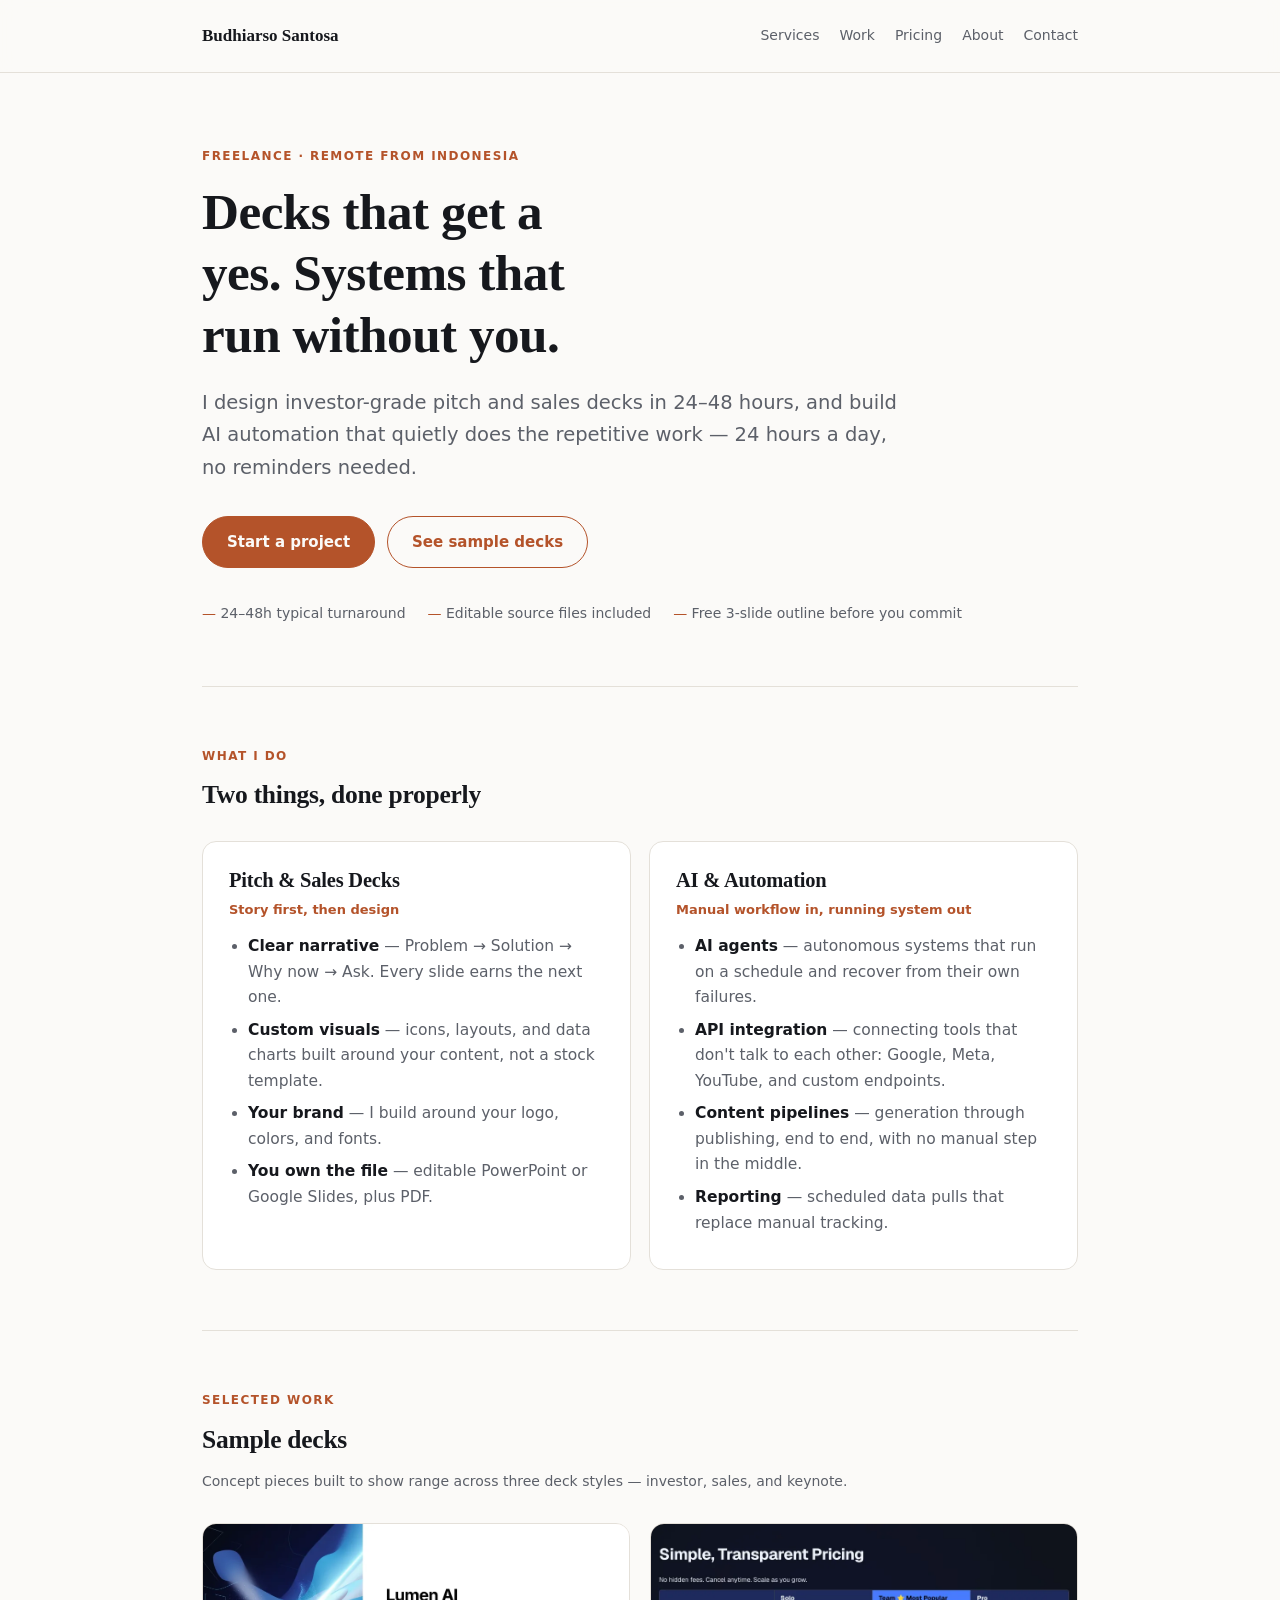
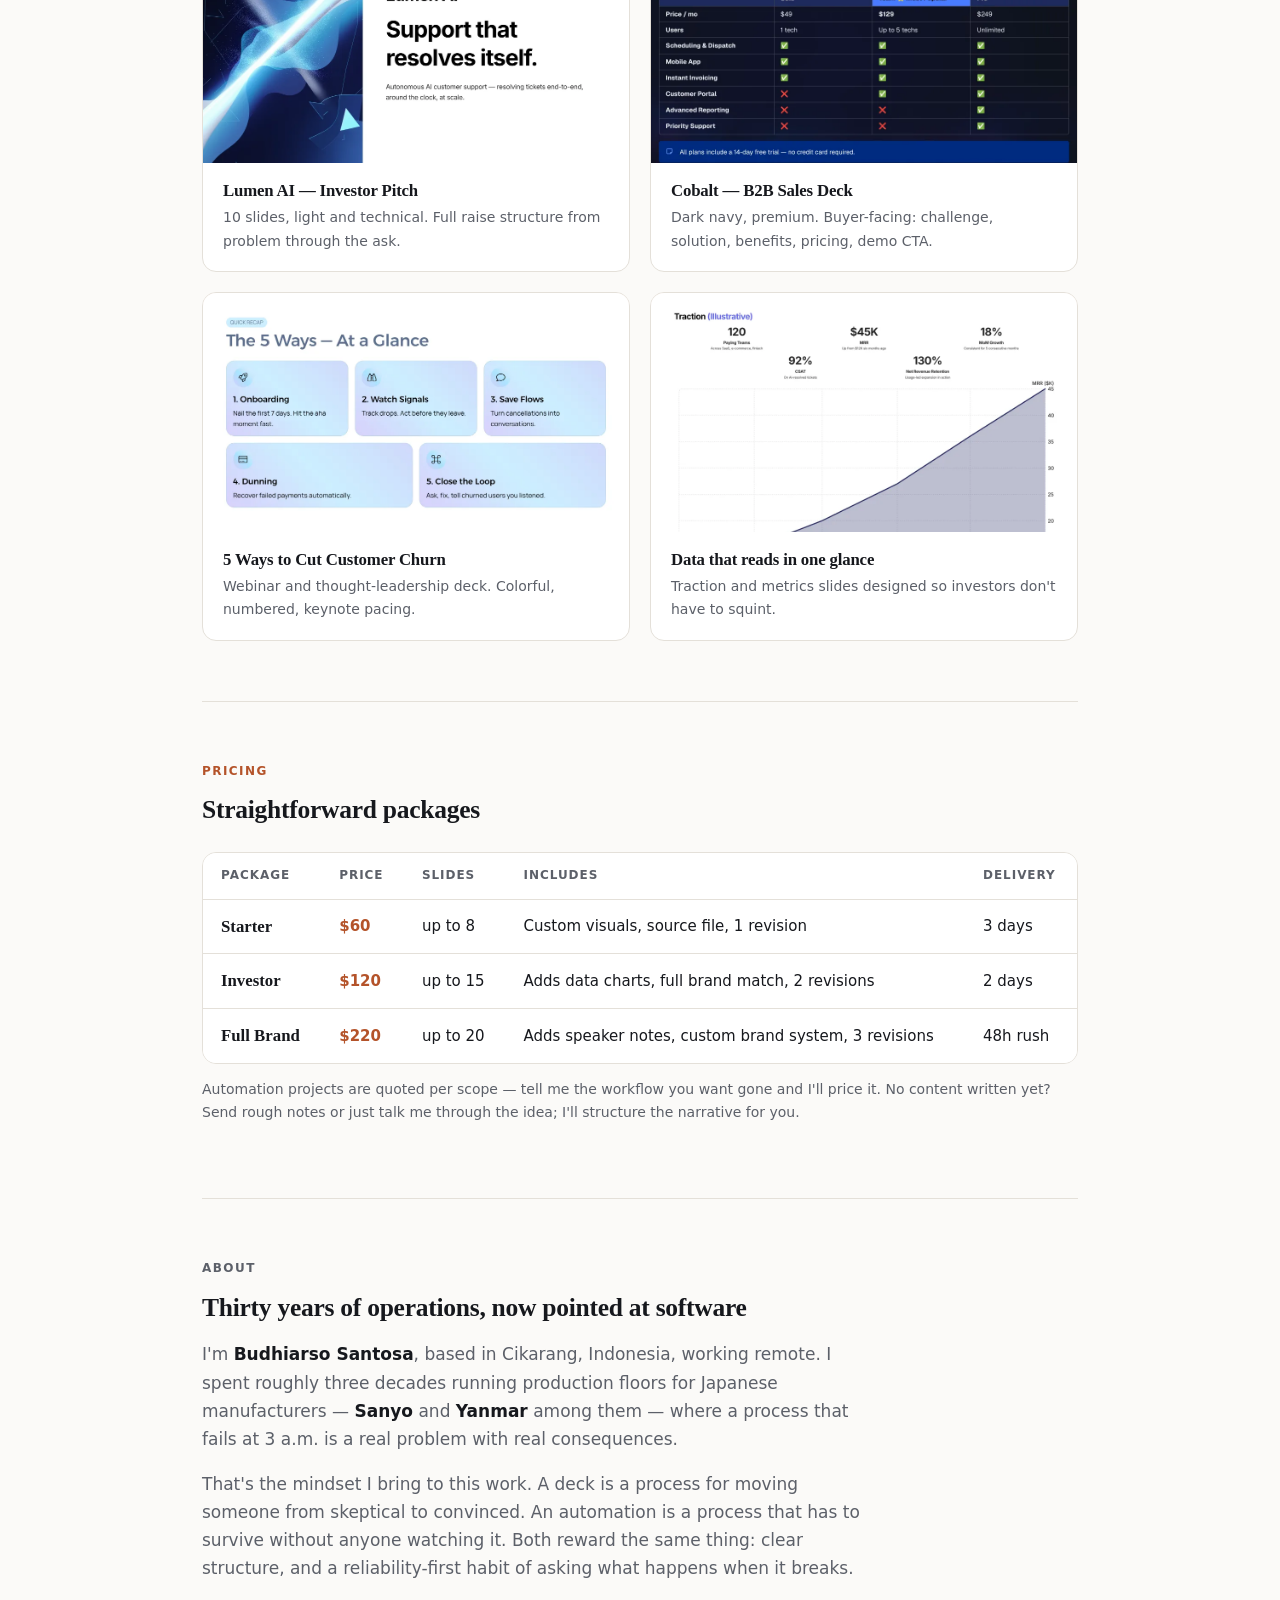
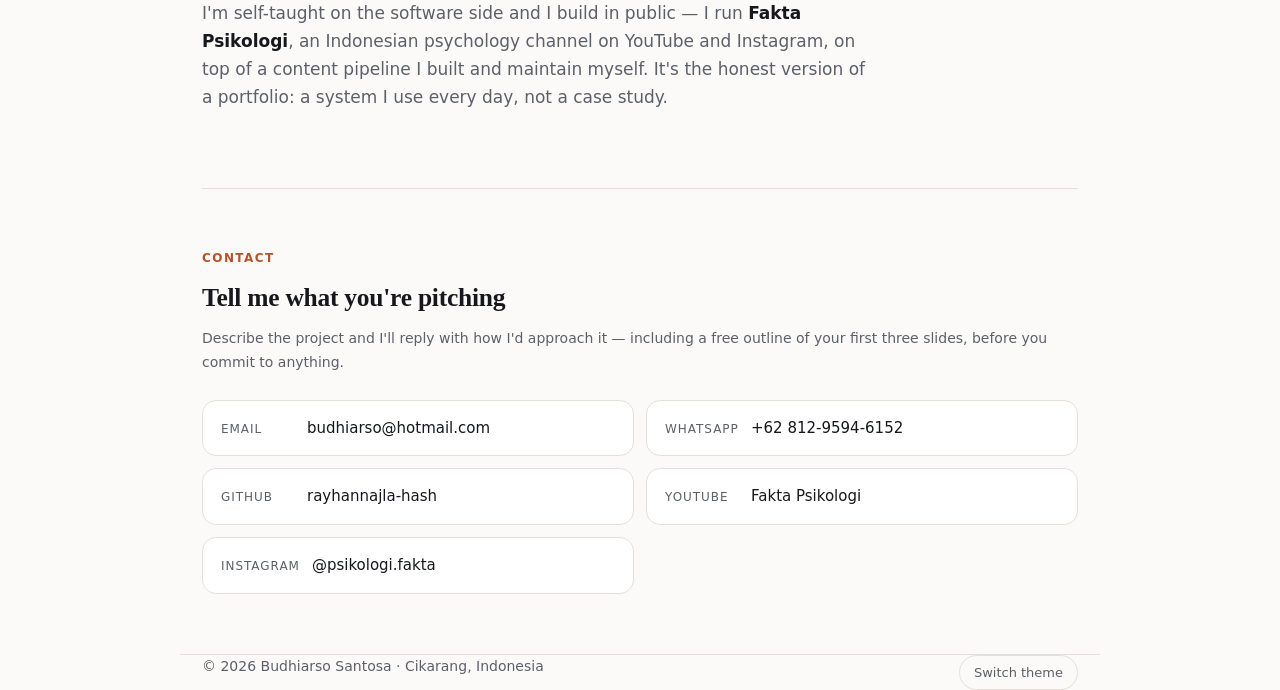
==== index.html @ 3cb68d4b "Personal site: freelance landing for deck design and AI automation" ====
<!DOCTYPE html>
<html lang="en">
<head>
<meta charset="utf-8">
<meta name="viewport" content="width=device-width, initial-scale=1">
<title>Budhiarso Santosa — Pitch Deck Design &amp; AI Automation</title>
<meta name="description" content="Investor-grade pitch and sales decks in 24–48 hours, and AI automation systems that run 24/7. Freelance designer and automation developer based in Indonesia, working remote.">
<meta property="og:title" content="Budhiarso Santosa — Pitch Deck Design &amp; AI Automation">
<meta property="og:description" content="Investor-grade pitch and sales decks in 24–48 hours. AI automation systems that run 24/7.">
<meta property="og:type" content="website">
<link rel="icon" href="data:image/svg+xml,<svg xmlns='http://www.w3.org/2000/svg' viewBox='0 0 100 100'><text y='.9em' font-size='90'>📊</text></svg>">
<style>
  :root{
    --bg:#FBFAF8; --surface:#FFFFFF; --ink:#16181D; --muted:#5C6069;
    --line:#E4E0D9; --accent:#B4532A; --accent-soft:#F5E7DF;
    --radius:14px;
    --serif: ui-serif, Georgia, "Times New Roman", serif;
    --sans: system-ui, -apple-system, "Segoe UI", Roboto, sans-serif;
  }
  @media (prefers-color-scheme: dark){
    :root{
      --bg:#0F1115; --surface:#171A20; --ink:#F1EFEB; --muted:#9BA1AC;
      --line:#282C34; --accent:#E0855A; --accent-soft:#2A1C15;
    }
  }
  :root[data-theme="dark"]{
    --bg:#0F1115; --surface:#171A20; --ink:#F1EFEB; --muted:#9BA1AC;
    --line:#282C34; --accent:#E0855A; --accent-soft:#2A1C15;
  }
  :root[data-theme="light"]{
    --bg:#FBFAF8; --surface:#FFFFFF; --ink:#16181D; --muted:#5C6069;
    --line:#E4E0D9; --accent:#B4532A; --accent-soft:#F5E7DF;
  }

  *{box-sizing:border-box}
  body{
    margin:0; background:var(--bg); color:var(--ink);
    font-family:var(--sans); font-size:17px; line-height:1.65;
    -webkit-font-smoothing:antialiased;
  }
  .wrap{max-width:920px; margin:0 auto; padding:0 22px}
  a{color:var(--accent); text-decoration:none}
  a:hover{text-decoration:underline}
  h1,h2,h3{font-family:var(--serif); font-weight:600; line-height:1.2; letter-spacing:-.01em; margin:0}
  section{padding:60px 0; border-top:1px solid var(--line)}
  .eyebrow{
    font-family:var(--sans); font-size:12px; font-weight:600; letter-spacing:.12em;
    text-transform:uppercase; color:var(--accent); margin:0 0 14px
  }

  /* header */
  header{padding:22px 0; position:sticky; top:0; background:color-mix(in srgb, var(--bg) 88%, transparent); backdrop-filter:blur(10px); z-index:10; border-bottom:1px solid var(--line)}
  .nav{display:flex; align-items:center; justify-content:space-between; gap:16px}
  .brand{font-family:var(--serif); font-size:17px; font-weight:600; color:var(--ink)}
  .brand:hover{text-decoration:none}
  .nav-links{display:flex; gap:20px; font-size:14px}
  .nav-links a{color:var(--muted)}
  .nav-links a:hover{color:var(--accent)}
  @media (max-width:620px){ .nav-links{display:none} }

  /* hero */
  .hero{padding:74px 0 60px; border-top:none}
  .hero h1{font-size:clamp(2.1rem, 6vw, 3.2rem); max-width:16ch}
  .hero .lead{font-size:clamp(1.05rem,2.6vw,1.22rem); color:var(--muted); max-width:56ch; margin:22px 0 0}
  .cta-row{display:flex; flex-wrap:wrap; gap:12px; margin-top:32px}
  .btn{
    display:inline-block; padding:13px 24px; border-radius:999px; font-size:15px;
    font-weight:600; border:1px solid var(--accent);
  }
  .btn:hover{text-decoration:none; opacity:.88}
  .btn-primary{background:var(--accent); color:var(--bg)}
  .btn-ghost{color:var(--accent); background:transparent}
  .signals{display:flex; flex-wrap:wrap; gap:8px 22px; margin-top:34px; font-size:14px; color:var(--muted)}
  .signals span::before{content:"— "; color:var(--accent)}

  /* cards */
  .grid{display:grid; gap:18px; margin-top:30px}
  @media (min-width:720px){ .grid-2{grid-template-columns:1fr 1fr} }
  .card{
    background:var(--surface); border:1px solid var(--line);
    border-radius:var(--radius); padding:26px;
  }
  .card h3{font-size:1.28rem; margin-bottom:6px}
  .card .tagline{color:var(--accent); font-size:13px; font-weight:600; margin:0 0 14px}
  .card ul{margin:0; padding-left:19px; color:var(--muted); font-size:15.5px}
  .card li{margin:7px 0}
  .card li strong{color:var(--ink); font-weight:600}

  /* work */
  .work{display:grid; gap:20px; margin-top:30px}
  @media (min-width:720px){ .work{grid-template-columns:1fr 1fr} }
  .piece{
    background:var(--surface); border:1px solid var(--line);
    border-radius:var(--radius); overflow:hidden; display:block; color:inherit;
  }
  .piece:hover{text-decoration:none; border-color:var(--accent)}
  .piece img{width:100%; display:block; aspect-ratio:16/9; object-fit:cover; object-position:top center; background:var(--accent-soft)}
  .piece .meta{padding:18px 20px}
  .piece h3{font-size:1.05rem}
  .piece p{margin:5px 0 0; font-size:14px; color:var(--muted)}

  /* pricing */
  .table-scroll{overflow-x:auto; margin-top:26px; border:1px solid var(--line); border-radius:var(--radius)}
  table{border-collapse:collapse; width:100%; min-width:480px; font-size:15px; background:var(--surface)}
  th,td{padding:13px 18px; text-align:left; border-bottom:1px solid var(--line)}
  thead th{font-size:12px; letter-spacing:.08em; text-transform:uppercase; color:var(--muted); font-weight:600}
  tbody tr:last-child td{border-bottom:none}
  td.tier{font-family:var(--serif); font-size:1.05rem; font-weight:600}
  td.price{color:var(--accent); font-weight:700; white-space:nowrap}
  .fineprint{font-size:14px; color:var(--muted); margin-top:14px}

  /* about */
  .about p{color:var(--muted); max-width:62ch}
  .about p strong{color:var(--ink); font-weight:600}
  .about p + p{margin-top:16px}

  /* contact */
  .contact-list{list-style:none; padding:0; margin:26px 0 0; display:grid; gap:12px}
  @media (min-width:620px){ .contact-list{grid-template-columns:1fr 1fr} }
  .contact-list a{
    display:flex; align-items:baseline; gap:12px; padding:15px 18px;
    background:var(--surface); border:1px solid var(--line); border-radius:var(--radius);
    color:var(--ink); font-size:15px;
  }
  .contact-list a:hover{text-decoration:none; border-color:var(--accent)}
  .contact-list .k{font-size:12px; letter-spacing:.08em; text-transform:uppercase; color:var(--muted); min-width:74px; flex-shrink:0}

  footer{padding:40px 0 56px; border-top:1px solid var(--line); color:var(--muted); font-size:14px; display:flex; justify-content:space-between; flex-wrap:wrap; gap:12px}
  .theme-btn{
    background:none; border:1px solid var(--line); color:var(--muted); cursor:pointer;
    border-radius:999px; padding:6px 14px; font:inherit; font-size:13px;
  }
  .theme-btn:hover{border-color:var(--accent); color:var(--accent)}
</style>
</head>
<body>

<header>
  <div class="wrap nav">
    <a class="brand" href="#top">Budhiarso&nbsp;Santosa</a>
    <nav class="nav-links">
      <a href="#services">Services</a>
      <a href="#work">Work</a>
      <a href="#pricing">Pricing</a>
      <a href="#about">About</a>
      <a href="#contact">Contact</a>
    </nav>
  </div>
</header>

<main class="wrap" id="top">

  <section class="hero">
    <p class="eyebrow">Freelance · Remote from Indonesia</p>
    <h1>Decks that get a yes. Systems that run without you.</h1>
    <p class="lead">
      I design investor-grade pitch and sales decks in 24–48 hours, and build AI
      automation that quietly does the repetitive work — 24 hours a day, no reminders needed.
    </p>
    <div class="cta-row">
      <a class="btn btn-primary" href="#contact">Start a project</a>
      <a class="btn btn-ghost" href="#work">See sample decks</a>
    </div>
    <div class="signals">
      <span>24–48h typical turnaround</span>
      <span>Editable source files included</span>
      <span>Free 3-slide outline before you commit</span>
    </div>
  </section>

  <section id="services">
    <p class="eyebrow">What I do</p>
    <h2>Two things, done properly</h2>
    <div class="grid grid-2">

      <article class="card">
        <h3>Pitch &amp; Sales Decks</h3>
        <p class="tagline">Story first, then design</p>
        <ul>
          <li><strong>Clear narrative</strong> — Problem → Solution → Why now → Ask. Every slide earns the next one.</li>
          <li><strong>Custom visuals</strong> — icons, layouts, and data charts built around your content, not a stock template.</li>
          <li><strong>Your brand</strong> — I build around your logo, colors, and fonts.</li>
          <li><strong>You own the file</strong> — editable PowerPoint or Google Slides, plus PDF.</li>
        </ul>
      </article>

      <article class="card">
        <h3>AI &amp; Automation</h3>
        <p class="tagline">Manual workflow in, running system out</p>
        <ul>
          <li><strong>AI agents</strong> — autonomous systems that run on a schedule and recover from their own failures.</li>
          <li><strong>API integration</strong> — connecting tools that don't talk to each other: Google, Meta, YouTube, and custom endpoints.</li>
          <li><strong>Content pipelines</strong> — generation through publishing, end to end, with no manual step in the middle.</li>
          <li><strong>Reporting</strong> — scheduled data pulls that replace manual tracking.</li>
        </ul>
      </article>

    </div>
  </section>

  <section id="work">
    <p class="eyebrow">Selected work</p>
    <h2>Sample decks</h2>
    <p class="fineprint">Concept pieces built to show range across three deck styles — investor, sales, and keynote.</p>
    <div class="work">

      <a class="piece" href="https://gamma.app/docs/jzk4jidnk8l2zn4" target="_blank" rel="noopener">
        <img src="img/01_cover_investor.webp" alt="Cover slide of the Lumen AI investor pitch deck" loading="lazy">
        <div class="meta">
          <h3>Lumen AI — Investor Pitch</h3>
          <p>10 slides, light and technical. Full raise structure from problem through the ask.</p>
        </div>
      </a>

      <a class="piece" href="https://gamma.app/docs/d43poguncdba9ja" target="_blank" rel="noopener">
        <img src="img/03_pricing_table.webp" alt="Pricing table slide from the Cobalt B2B sales deck" loading="lazy">
        <div class="meta">
          <h3>Cobalt — B2B Sales Deck</h3>
          <p>Dark navy, premium. Buyer-facing: challenge, solution, benefits, pricing, demo CTA.</p>
        </div>
      </a>

      <a class="piece" href="https://gamma.app/docs/vyiyalh6sri8onn" target="_blank" rel="noopener">
        <img src="img/04_layout_cards.webp" alt="Numbered card layout from the customer churn keynote deck" loading="lazy">
        <div class="meta">
          <h3>5 Ways to Cut Customer Churn</h3>
          <p>Webinar and thought-leadership deck. Colorful, numbered, keynote pacing.</p>
        </div>
      </a>

      <a class="piece" href="https://gamma.app/docs/jzk4jidnk8l2zn4" target="_blank" rel="noopener">
        <img src="img/02_traction_chart.webp" alt="Traction chart slide showing growth data" loading="lazy">
        <div class="meta">
          <h3>Data that reads in one glance</h3>
          <p>Traction and metrics slides designed so investors don't have to squint.</p>
        </div>
      </a>

    </div>
  </section>

  <section id="pricing">
    <p class="eyebrow">Pricing</p>
    <h2>Straightforward packages</h2>
    <div class="table-scroll">
      <table>
        <thead>
          <tr><th>Package</th><th>Price</th><th>Slides</th><th>Includes</th><th>Delivery</th></tr>
        </thead>
        <tbody>
          <tr>
            <td class="tier">Starter</td><td class="price">$60</td><td>up to 8</td>
            <td>Custom visuals, source file, 1 revision</td><td>3 days</td>
          </tr>
          <tr>
            <td class="tier">Investor</td><td class="price">$120</td><td>up to 15</td>
            <td>Adds data charts, full brand match, 2 revisions</td><td>2 days</td>
          </tr>
          <tr>
            <td class="tier">Full Brand</td><td class="price">$220</td><td>up to 20</td>
            <td>Adds speaker notes, custom brand system, 3 revisions</td><td>48h rush</td>
          </tr>
        </tbody>
      </table>
    </div>
    <p class="fineprint">
      Automation projects are quoted per scope — tell me the workflow you want gone and I'll price it.
      No content written yet? Send rough notes or just talk me through the idea; I'll structure the narrative for you.
    </p>
  </section>

  <section id="about" class="about">
    <p class="eyebrow">About</p>
    <h2>Thirty years of operations, now pointed at software</h2>
    <p>
      I'm <strong>Budhiarso Santosa</strong>, based in Cikarang, Indonesia, working remote.
      I spent roughly three decades running production floors for Japanese
      manufacturers — <strong>Sanyo</strong> and <strong>Yanmar</strong> among them — where a process that
      fails at 3 a.m. is a real problem with real consequences.
    </p>
    <p>
      That's the mindset I bring to this work. A deck is a process for moving someone
      from skeptical to convinced. An automation is a process that has to survive
      without anyone watching it. Both reward the same thing: clear structure, and a
      reliability-first habit of asking what happens when it breaks.
    </p>
    <p>
      I'm self-taught on the software side and I build in public — I run
      <strong>Fakta Psikologi</strong>, an Indonesian psychology channel on YouTube and Instagram,
      on top of a content pipeline I built and maintain myself. It's the honest version of a
      portfolio: a system I use every day, not a case study.
    </p>
  </section>

  <section id="contact">
    <p class="eyebrow">Contact</p>
    <h2>Tell me what you're pitching</h2>
    <p class="fineprint">
      Describe the project and I'll reply with how I'd approach it — including a free outline
      of your first three slides, before you commit to anything.
    </p>
    <ul class="contact-list">
      <li><a href="mailto:budhiarso@hotmail.com"><span class="k">Email</span><span>budhiarso@hotmail.com</span></a></li>
      <li><a href="https://wa.me/6281295946152" target="_blank" rel="noopener"><span class="k">WhatsApp</span><span>+62 812-9594-6152</span></a></li>
      <li><a href="https://github.com/rayhannajla-hash" target="_blank" rel="noopener"><span class="k">GitHub</span><span>rayhannajla-hash</span></a></li>
      <li><a href="https://www.youtube.com/@FaktaPsikologi-e2o" target="_blank" rel="noopener"><span class="k">YouTube</span><span>Fakta Psikologi</span></a></li>
      <li><a href="https://instagram.com/psikologi.fakta" target="_blank" rel="noopener"><span class="k">Instagram</span><span>@psikologi.fakta</span></a></li>
    </ul>
  </section>

</main>

<footer class="wrap">
  <span>© <span id="yr">2026</span> Budhiarso Santosa · Cikarang, Indonesia</span>
  <button class="theme-btn" id="themeBtn" type="button">Switch theme</button>
</footer>

<script>
  document.getElementById('yr').textContent = new Date().getFullYear();
  var btn = document.getElementById('themeBtn');
  var root = document.documentElement;
  var saved = localStorage.getItem('theme');
  if (saved) root.setAttribute('data-theme', saved);
  btn.addEventListener('click', function () {
    var prefersDark = window.matchMedia('(prefers-color-scheme: dark)').matches;
    var current = root.getAttribute('data-theme') || (prefersDark ? 'dark' : 'light');
    var next = current === 'dark' ? 'light' : 'dark';
    root.setAttribute('data-theme', next);
    localStorage.setItem('theme', next);
  });
</script>

</body>
</html>
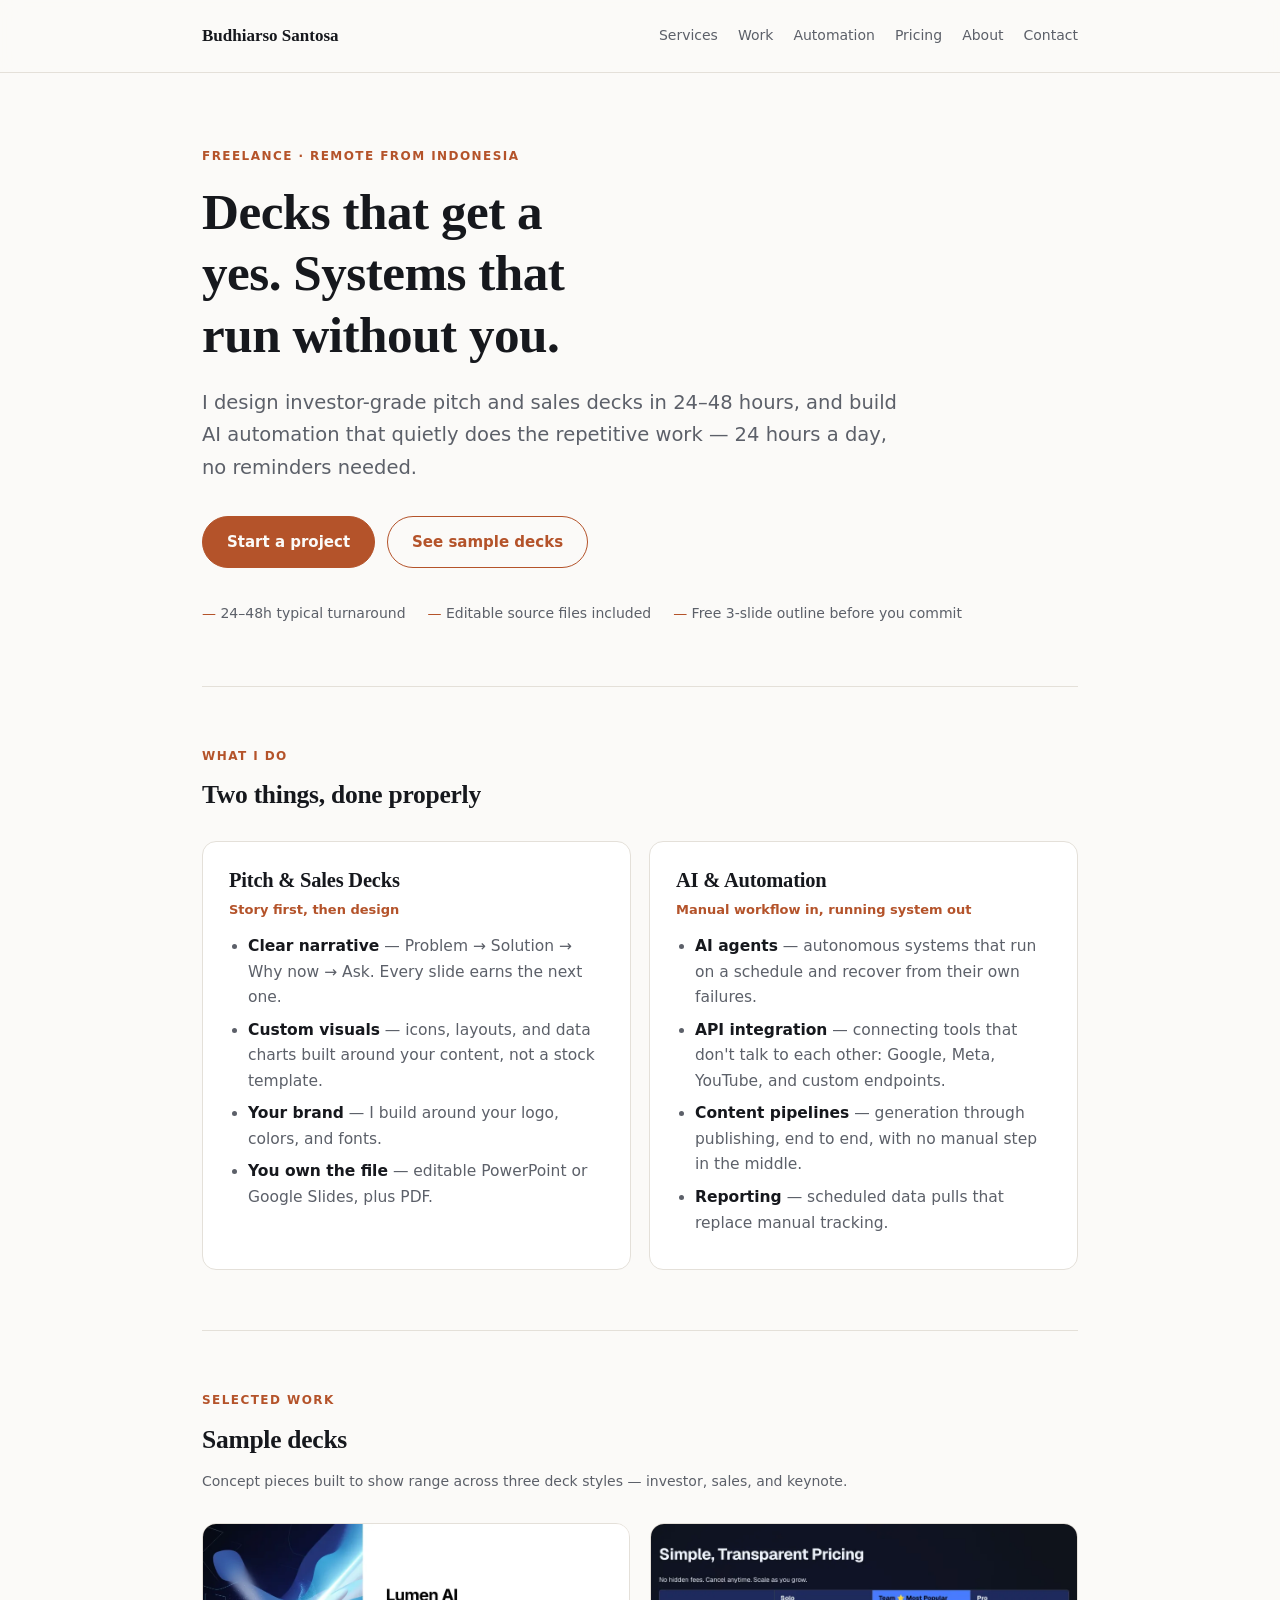
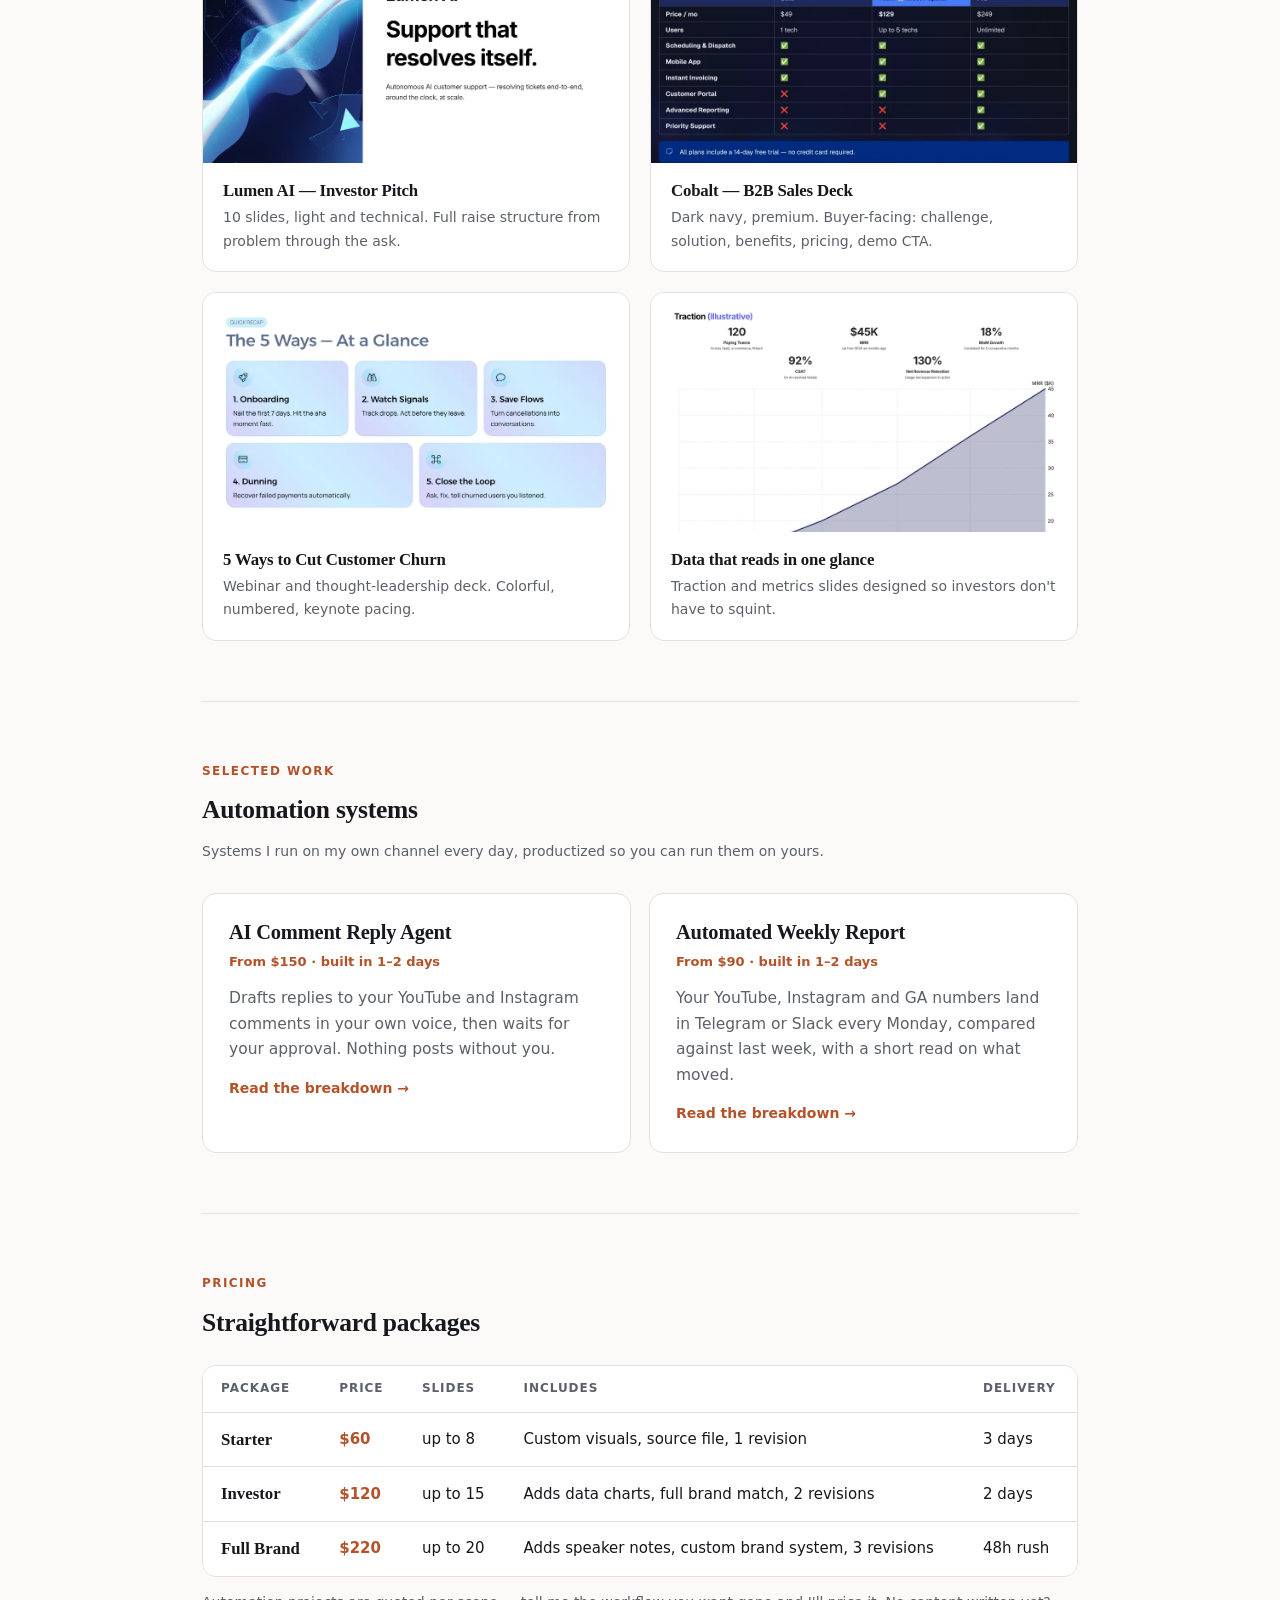
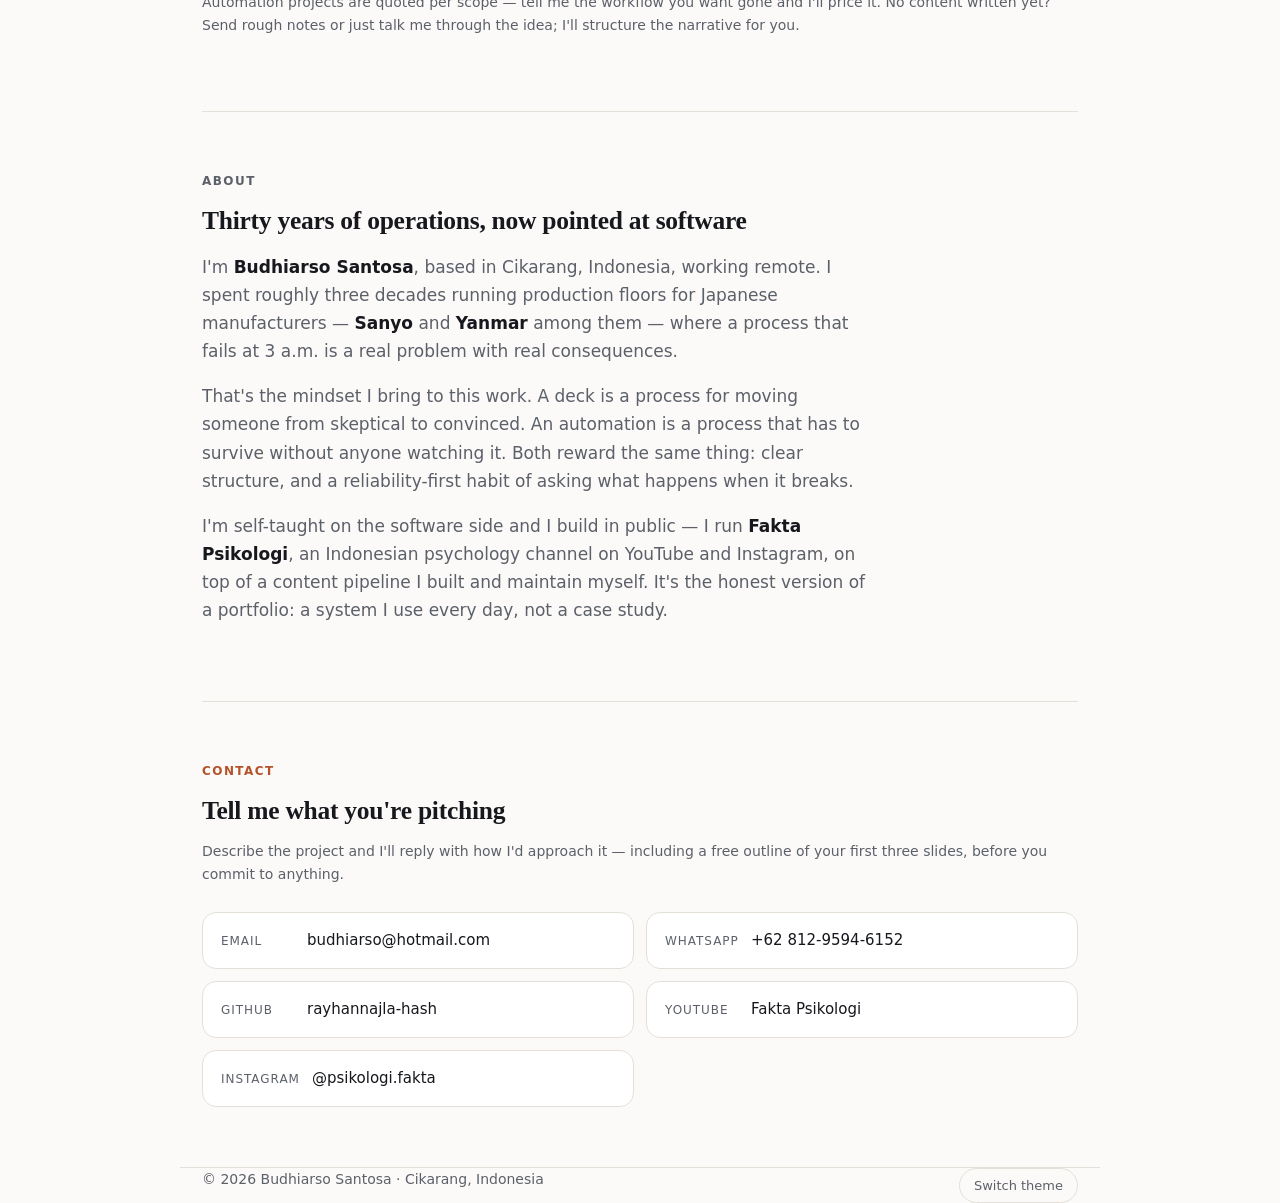
==== commit e1c5d9f5: "Add case study pages for comment agent and weekly report gigs Extract shared CSS and theme script in" ====
--- a/index.html
+++ b/index.html
@@ -9,129 +9,7 @@
 <meta property="og:description" content="Investor-grade pitch and sales decks in 24–48 hours. AI automation systems that run 24/7.">
 <meta property="og:type" content="website">
 <link rel="icon" href="data:image/svg+xml,<svg xmlns='http://www.w3.org/2000/svg' viewBox='0 0 100 100'><text y='.9em' font-size='90'>📊</text></svg>">
-<style>
-  :root{
-    --bg:#FBFAF8; --surface:#FFFFFF; --ink:#16181D; --muted:#5C6069;
-    --line:#E4E0D9; --accent:#B4532A; --accent-soft:#F5E7DF;
-    --radius:14px;
-    --serif: ui-serif, Georgia, "Times New Roman", serif;
-    --sans: system-ui, -apple-system, "Segoe UI", Roboto, sans-serif;
-  }
-  @media (prefers-color-scheme: dark){
-    :root{
-      --bg:#0F1115; --surface:#171A20; --ink:#F1EFEB; --muted:#9BA1AC;
-      --line:#282C34; --accent:#E0855A; --accent-soft:#2A1C15;
-    }
-  }
-  :root[data-theme="dark"]{
-    --bg:#0F1115; --surface:#171A20; --ink:#F1EFEB; --muted:#9BA1AC;
-    --line:#282C34; --accent:#E0855A; --accent-soft:#2A1C15;
-  }
-  :root[data-theme="light"]{
-    --bg:#FBFAF8; --surface:#FFFFFF; --ink:#16181D; --muted:#5C6069;
-    --line:#E4E0D9; --accent:#B4532A; --accent-soft:#F5E7DF;
-  }
-
-  *{box-sizing:border-box}
-  body{
-    margin:0; background:var(--bg); color:var(--ink);
-    font-family:var(--sans); font-size:17px; line-height:1.65;
-    -webkit-font-smoothing:antialiased;
-  }
-  .wrap{max-width:920px; margin:0 auto; padding:0 22px}
-  a{color:var(--accent); text-decoration:none}
-  a:hover{text-decoration:underline}
-  h1,h2,h3{font-family:var(--serif); font-weight:600; line-height:1.2; letter-spacing:-.01em; margin:0}
-  section{padding:60px 0; border-top:1px solid var(--line)}
-  .eyebrow{
-    font-family:var(--sans); font-size:12px; font-weight:600; letter-spacing:.12em;
-    text-transform:uppercase; color:var(--accent); margin:0 0 14px
-  }
-
-  /* header */
-  header{padding:22px 0; position:sticky; top:0; background:color-mix(in srgb, var(--bg) 88%, transparent); backdrop-filter:blur(10px); z-index:10; border-bottom:1px solid var(--line)}
-  .nav{display:flex; align-items:center; justify-content:space-between; gap:16px}
-  .brand{font-family:var(--serif); font-size:17px; font-weight:600; color:var(--ink)}
-  .brand:hover{text-decoration:none}
-  .nav-links{display:flex; gap:20px; font-size:14px}
-  .nav-links a{color:var(--muted)}
-  .nav-links a:hover{color:var(--accent)}
-  @media (max-width:620px){ .nav-links{display:none} }
-
-  /* hero */
-  .hero{padding:74px 0 60px; border-top:none}
-  .hero h1{font-size:clamp(2.1rem, 6vw, 3.2rem); max-width:16ch}
-  .hero .lead{font-size:clamp(1.05rem,2.6vw,1.22rem); color:var(--muted); max-width:56ch; margin:22px 0 0}
-  .cta-row{display:flex; flex-wrap:wrap; gap:12px; margin-top:32px}
-  .btn{
-    display:inline-block; padding:13px 24px; border-radius:999px; font-size:15px;
-    font-weight:600; border:1px solid var(--accent);
-  }
-  .btn:hover{text-decoration:none; opacity:.88}
-  .btn-primary{background:var(--accent); color:var(--bg)}
-  .btn-ghost{color:var(--accent); background:transparent}
-  .signals{display:flex; flex-wrap:wrap; gap:8px 22px; margin-top:34px; font-size:14px; color:var(--muted)}
-  .signals span::before{content:"— "; color:var(--accent)}
-
-  /* cards */
-  .grid{display:grid; gap:18px; margin-top:30px}
-  @media (min-width:720px){ .grid-2{grid-template-columns:1fr 1fr} }
-  .card{
-    background:var(--surface); border:1px solid var(--line);
-    border-radius:var(--radius); padding:26px;
-  }
-  .card h3{font-size:1.28rem; margin-bottom:6px}
-  .card .tagline{color:var(--accent); font-size:13px; font-weight:600; margin:0 0 14px}
-  .card ul{margin:0; padding-left:19px; color:var(--muted); font-size:15.5px}
-  .card li{margin:7px 0}
-  .card li strong{color:var(--ink); font-weight:600}
-
-  /* work */
-  .work{display:grid; gap:20px; margin-top:30px}
-  @media (min-width:720px){ .work{grid-template-columns:1fr 1fr} }
-  .piece{
-    background:var(--surface); border:1px solid var(--line);
-    border-radius:var(--radius); overflow:hidden; display:block; color:inherit;
-  }
-  .piece:hover{text-decoration:none; border-color:var(--accent)}
-  .piece img{width:100%; display:block; aspect-ratio:16/9; object-fit:cover; object-position:top center; background:var(--accent-soft)}
-  .piece .meta{padding:18px 20px}
-  .piece h3{font-size:1.05rem}
-  .piece p{margin:5px 0 0; font-size:14px; color:var(--muted)}
-
-  /* pricing */
-  .table-scroll{overflow-x:auto; margin-top:26px; border:1px solid var(--line); border-radius:var(--radius)}
-  table{border-collapse:collapse; width:100%; min-width:480px; font-size:15px; background:var(--surface)}
-  th,td{padding:13px 18px; text-align:left; border-bottom:1px solid var(--line)}
-  thead th{font-size:12px; letter-spacing:.08em; text-transform:uppercase; color:var(--muted); font-weight:600}
-  tbody tr:last-child td{border-bottom:none}
-  td.tier{font-family:var(--serif); font-size:1.05rem; font-weight:600}
-  td.price{color:var(--accent); font-weight:700; white-space:nowrap}
-  .fineprint{font-size:14px; color:var(--muted); margin-top:14px}
-
-  /* about */
-  .about p{color:var(--muted); max-width:62ch}
-  .about p strong{color:var(--ink); font-weight:600}
-  .about p + p{margin-top:16px}
-
-  /* contact */
-  .contact-list{list-style:none; padding:0; margin:26px 0 0; display:grid; gap:12px}
-  @media (min-width:620px){ .contact-list{grid-template-columns:1fr 1fr} }
-  .contact-list a{
-    display:flex; align-items:baseline; gap:12px; padding:15px 18px;
-    background:var(--surface); border:1px solid var(--line); border-radius:var(--radius);
-    color:var(--ink); font-size:15px;
-  }
-  .contact-list a:hover{text-decoration:none; border-color:var(--accent)}
-  .contact-list .k{font-size:12px; letter-spacing:.08em; text-transform:uppercase; color:var(--muted); min-width:74px; flex-shrink:0}
-
-  footer{padding:40px 0 56px; border-top:1px solid var(--line); color:var(--muted); font-size:14px; display:flex; justify-content:space-between; flex-wrap:wrap; gap:12px}
-  .theme-btn{
-    background:none; border:1px solid var(--line); color:var(--muted); cursor:pointer;
-    border-radius:999px; padding:6px 14px; font:inherit; font-size:13px;
-  }
-  .theme-btn:hover{border-color:var(--accent); color:var(--accent)}
-</style>
+<link rel="stylesheet" href="style.css">
 </head>
 <body>
 
@@ -141,6 +19,7 @@
     <nav class="nav-links">
       <a href="#services">Services</a>
       <a href="#work">Work</a>
+      <a href="#automation">Automation</a>
       <a href="#pricing">Pricing</a>
       <a href="#about">About</a>
       <a href="#contact">Contact</a>
@@ -234,6 +113,29 @@
           <h3>Data that reads in one glance</h3>
           <p>Traction and metrics slides designed so investors don't have to squint.</p>
         </div>
+      </a>
+
+    </div>
+  </section>
+
+  <section id="automation">
+    <p class="eyebrow">Selected work</p>
+    <h2>Automation systems</h2>
+    <p class="fineprint">Systems I run on my own channel every day, productized so you can run them on yours.</p>
+    <div class="grid grid-2">
+
+      <a class="card" href="comment-reply-agent.html">
+        <h3>AI Comment Reply Agent</h3>
+        <p class="tagline">From $150 · built in 1–2 days</p>
+        <p class="blurb">Drafts replies to your YouTube and Instagram comments in your own voice, then waits for your approval. Nothing posts without you.</p>
+        <span class="more">Read the breakdown →</span>
+      </a>
+
+      <a class="card" href="automated-weekly-report.html">
+        <h3>Automated Weekly Report</h3>
+        <p class="tagline">From $90 · built in 1–2 days</p>
+        <p class="blurb">Your YouTube, Instagram and GA numbers land in Telegram or Slack every Monday, compared against last week, with a short read on what moved.</p>
+        <span class="more">Read the breakdown →</span>
       </a>
 
     </div>
@@ -315,20 +217,7 @@
   <button class="theme-btn" id="themeBtn" type="button">Switch theme</button>
 </footer>
 
-<script>
-  document.getElementById('yr').textContent = new Date().getFullYear();
-  var btn = document.getElementById('themeBtn');
-  var root = document.documentElement;
-  var saved = localStorage.getItem('theme');
-  if (saved) root.setAttribute('data-theme', saved);
-  btn.addEventListener('click', function () {
-    var prefersDark = window.matchMedia('(prefers-color-scheme: dark)').matches;
-    var current = root.getAttribute('data-theme') || (prefersDark ? 'dark' : 'light');
-    var next = current === 'dark' ? 'light' : 'dark';
-    root.setAttribute('data-theme', next);
-    localStorage.setItem('theme', next);
-  });
-</script>
+<script src="theme.js"></script>
 
 </body>
 </html>
--- a/style.css
+++ b/style.css
@@ -0,0 +1,192 @@
+  :root{
+    --bg:#FBFAF8; --surface:#FFFFFF; --ink:#16181D; --muted:#5C6069;
+    --line:#E4E0D9; --accent:#B4532A; --accent-soft:#F5E7DF;
+    --radius:14px;
+    --serif: ui-serif, Georgia, "Times New Roman", serif;
+    --sans: system-ui, -apple-system, "Segoe UI", Roboto, sans-serif;
+  }
+  @media (prefers-color-scheme: dark){
+    :root{
+      --bg:#0F1115; --surface:#171A20; --ink:#F1EFEB; --muted:#9BA1AC;
+      --line:#282C34; --accent:#E0855A; --accent-soft:#2A1C15;
+    }
+  }
+  :root[data-theme="dark"]{
+    --bg:#0F1115; --surface:#171A20; --ink:#F1EFEB; --muted:#9BA1AC;
+    --line:#282C34; --accent:#E0855A; --accent-soft:#2A1C15;
+  }
+  :root[data-theme="light"]{
+    --bg:#FBFAF8; --surface:#FFFFFF; --ink:#16181D; --muted:#5C6069;
+    --line:#E4E0D9; --accent:#B4532A; --accent-soft:#F5E7DF;
+  }
+
+  *{box-sizing:border-box}
+  body{
+    margin:0; background:var(--bg); color:var(--ink);
+    font-family:var(--sans); font-size:17px; line-height:1.65;
+    -webkit-font-smoothing:antialiased;
+  }
+  .wrap{max-width:920px; margin:0 auto; padding:0 22px}
+  a{color:var(--accent); text-decoration:none}
+  a:hover{text-decoration:underline}
+  h1,h2,h3{font-family:var(--serif); font-weight:600; line-height:1.2; letter-spacing:-.01em; margin:0}
+  section{padding:60px 0; border-top:1px solid var(--line)}
+  .eyebrow{
+    font-family:var(--sans); font-size:12px; font-weight:600; letter-spacing:.12em;
+    text-transform:uppercase; color:var(--accent); margin:0 0 14px
+  }
+
+  /* header */
+  header{padding:22px 0; position:sticky; top:0; background:color-mix(in srgb, var(--bg) 88%, transparent); backdrop-filter:blur(10px); z-index:10; border-bottom:1px solid var(--line)}
+  .nav{display:flex; align-items:center; justify-content:space-between; gap:16px}
+  .brand{font-family:var(--serif); font-size:17px; font-weight:600; color:var(--ink)}
+  .brand:hover{text-decoration:none}
+  .nav-links{display:flex; gap:20px; font-size:14px}
+  .nav-links a{color:var(--muted)}
+  .nav-links a:hover{color:var(--accent)}
+  @media (max-width:620px){ .nav-links{display:none} }
+
+  /* hero */
+  .hero{padding:74px 0 60px; border-top:none}
+  .hero h1{font-size:clamp(2.1rem, 6vw, 3.2rem); max-width:16ch}
+  .hero .lead{font-size:clamp(1.05rem,2.6vw,1.22rem); color:var(--muted); max-width:56ch; margin:22px 0 0}
+  .cta-row{display:flex; flex-wrap:wrap; gap:12px; margin-top:32px}
+  .btn{
+    display:inline-block; padding:13px 24px; border-radius:999px; font-size:15px;
+    font-weight:600; border:1px solid var(--accent);
+  }
+  .btn:hover{text-decoration:none; opacity:.88}
+  .btn-primary{background:var(--accent); color:var(--bg)}
+  .btn-ghost{color:var(--accent); background:transparent}
+  .signals{display:flex; flex-wrap:wrap; gap:8px 22px; margin-top:34px; font-size:14px; color:var(--muted)}
+  .signals span::before{content:"— "; color:var(--accent)}
+
+  /* cards */
+  .grid{display:grid; gap:18px; margin-top:30px}
+  @media (min-width:720px){ .grid-2{grid-template-columns:1fr 1fr} }
+  .card{
+    background:var(--surface); border:1px solid var(--line);
+    border-radius:var(--radius); padding:26px;
+  }
+  .card h3{font-size:1.28rem; margin-bottom:6px}
+  .card .tagline{color:var(--accent); font-size:13px; font-weight:600; margin:0 0 14px}
+  .card ul{margin:0; padding-left:19px; color:var(--muted); font-size:15.5px}
+  .card li{margin:7px 0}
+  .card li strong{color:var(--ink); font-weight:600}
+
+  /* work */
+  .work{display:grid; gap:20px; margin-top:30px}
+  @media (min-width:720px){ .work{grid-template-columns:1fr 1fr} }
+  .piece{
+    background:var(--surface); border:1px solid var(--line);
+    border-radius:var(--radius); overflow:hidden; display:block; color:inherit;
+  }
+  .piece:hover{text-decoration:none; border-color:var(--accent)}
+  .piece img{width:100%; display:block; aspect-ratio:16/9; object-fit:cover; object-position:top center; background:var(--accent-soft)}
+  .piece .meta{padding:18px 20px}
+  .piece h3{font-size:1.05rem}
+  .piece p{margin:5px 0 0; font-size:14px; color:var(--muted)}
+
+  /* pricing */
+  .table-scroll{overflow-x:auto; margin-top:26px; border:1px solid var(--line); border-radius:var(--radius)}
+  table{border-collapse:collapse; width:100%; min-width:480px; font-size:15px; background:var(--surface)}
+  th,td{padding:13px 18px; text-align:left; border-bottom:1px solid var(--line)}
+  thead th{font-size:12px; letter-spacing:.08em; text-transform:uppercase; color:var(--muted); font-weight:600}
+  tbody tr:last-child td{border-bottom:none}
+  td.tier{font-family:var(--serif); font-size:1.05rem; font-weight:600}
+  td.price{color:var(--accent); font-weight:700; white-space:nowrap}
+  .fineprint{font-size:14px; color:var(--muted); margin-top:14px}
+
+  /* about */
+  .about p{color:var(--muted); max-width:62ch}
+  .about p strong{color:var(--ink); font-weight:600}
+  .about p + p{margin-top:16px}
+
+  /* contact */
+  .contact-list{list-style:none; padding:0; margin:26px 0 0; display:grid; gap:12px}
+  @media (min-width:620px){ .contact-list{grid-template-columns:1fr 1fr} }
+  .contact-list a{
+    display:flex; align-items:baseline; gap:12px; padding:15px 18px;
+    background:var(--surface); border:1px solid var(--line); border-radius:var(--radius);
+    color:var(--ink); font-size:15px;
+  }
+  .contact-list a:hover{text-decoration:none; border-color:var(--accent)}
+  .contact-list .k{font-size:12px; letter-spacing:.08em; text-transform:uppercase; color:var(--muted); min-width:74px; flex-shrink:0}
+
+  footer{padding:40px 0 56px; border-top:1px solid var(--line); color:var(--muted); font-size:14px; display:flex; justify-content:space-between; flex-wrap:wrap; gap:12px}
+  .theme-btn{
+    background:none; border:1px solid var(--line); color:var(--muted); cursor:pointer;
+    border-radius:999px; padding:6px 14px; font:inherit; font-size:13px;
+  }
+  .theme-btn:hover{border-color:var(--accent); color:var(--accent)}
+
+/* ---------- case study pages ---------- */
+.case-hero{padding:56px 0 42px; border-top:none}
+.case-hero h1{font-size:clamp(1.9rem, 5vw, 2.7rem); max-width:20ch}
+.case-hero .lead{font-size:clamp(1.02rem,2.4vw,1.16rem); color:var(--muted); max-width:58ch; margin:20px 0 0}
+.backlink{display:inline-block; font-size:14px; color:var(--muted); margin-bottom:26px}
+.backlink:hover{color:var(--accent)}
+
+.factbar{
+  display:grid; gap:1px; margin-top:34px; background:var(--line);
+  border:1px solid var(--line); border-radius:var(--radius); overflow:hidden;
+}
+@media (min-width:620px){ .factbar{grid-template-columns:repeat(3,1fr)} }
+.factbar div{background:var(--surface); padding:17px 20px}
+.factbar dt{font-size:11.5px; letter-spacing:.1em; text-transform:uppercase; color:var(--muted); font-weight:600}
+.factbar dd{margin:5px 0 0; font-family:var(--serif); font-size:1.16rem; font-weight:600; color:var(--ink)}
+
+.steps{counter-reset:step; list-style:none; padding:0; margin:30px 0 0; display:grid; gap:16px}
+.steps li{
+  background:var(--surface); border:1px solid var(--line); border-radius:var(--radius);
+  padding:20px 24px 20px 62px; position:relative; color:var(--muted); font-size:15.5px;
+}
+.steps li::before{
+  counter-increment:step; content:counter(step);
+  position:absolute; left:22px; top:20px;
+  width:26px; height:26px; border-radius:50%;
+  background:var(--accent-soft); color:var(--accent);
+  font-family:var(--sans); font-size:13px; font-weight:700;
+  display:flex; align-items:center; justify-content:center;
+}
+.steps li strong{display:block; color:var(--ink); font-size:16.5px; font-weight:600; margin-bottom:4px}
+
+.checks{list-style:none; padding:0; margin:26px 0 0; display:grid; gap:11px}
+@media (min-width:720px){ .checks{grid-template-columns:1fr 1fr} }
+.checks li{
+  padding:14px 18px 14px 42px; position:relative; font-size:15px; color:var(--muted);
+  background:var(--surface); border:1px solid var(--line); border-radius:var(--radius);
+}
+.checks li::before{
+  content:"✓"; position:absolute; left:18px; top:14px; color:var(--accent); font-weight:700;
+}
+.checks li strong{color:var(--ink); font-weight:600}
+
+.note{
+  margin-top:30px; padding:22px 26px; background:var(--accent-soft);
+  border-radius:var(--radius); font-size:15.5px; color:var(--ink);
+}
+.note strong{font-weight:600}
+.note p{margin:0}
+.note p + p{margin-top:12px}
+
+.sample{
+  margin-top:28px; background:var(--surface); border:1px solid var(--line);
+  border-radius:var(--radius); overflow:hidden;
+}
+.sample .sample-head{
+  padding:12px 20px; border-bottom:1px solid var(--line);
+  font-size:12px; letter-spacing:.09em; text-transform:uppercase;
+  color:var(--muted); font-weight:600;
+}
+.sample pre{
+  margin:0; padding:22px 24px; overflow-x:auto;
+  font-family: ui-monospace, "SF Mono", Menlo, Consolas, monospace;
+  font-size:13.5px; line-height:1.65; color:var(--ink); white-space:pre;
+}
+
+/* linked service cards (automation work) */
+a.card{display:block; color:inherit}
+a.card:hover{text-decoration:none; border-color:var(--accent)}
+a.card .more{display:inline-block; margin-top:14px; font-size:14px; color:var(--accent); font-weight:600}
+a.card p.blurb{margin:0; color:var(--muted); font-size:15.5px}
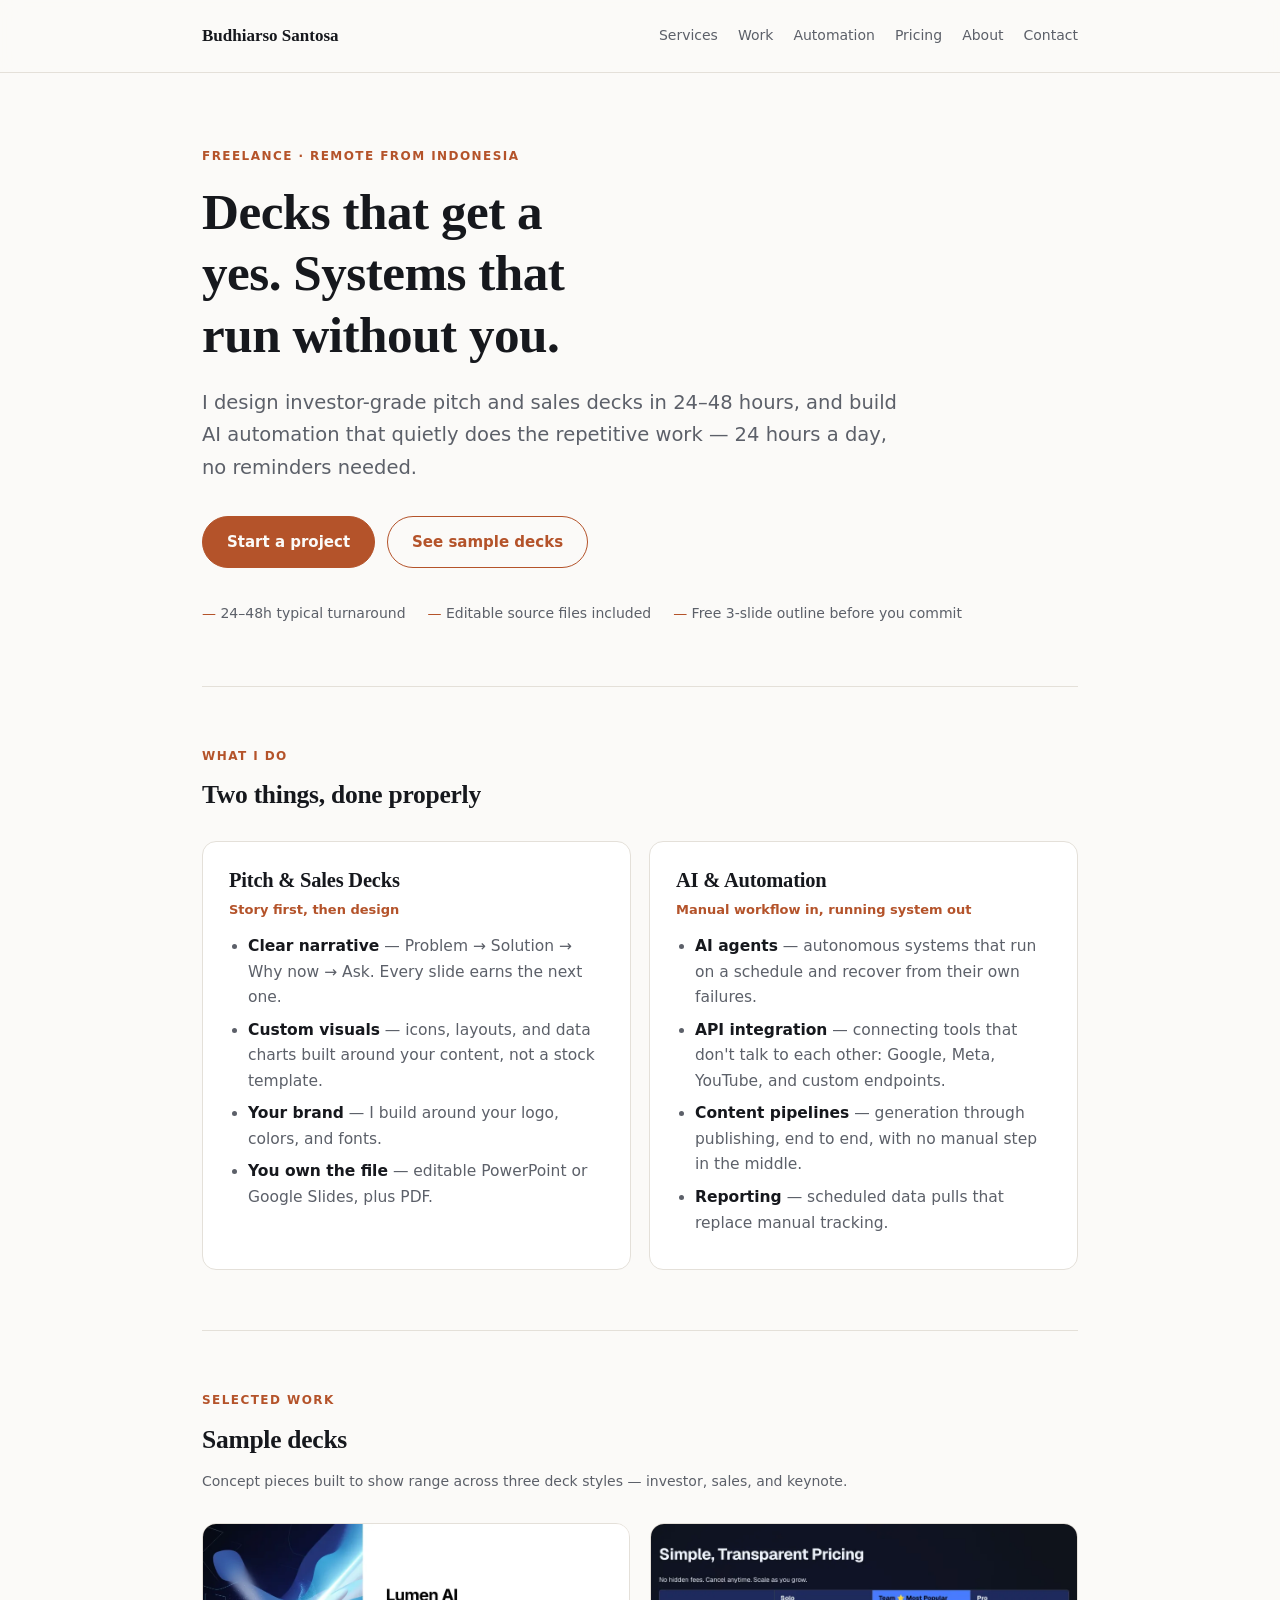
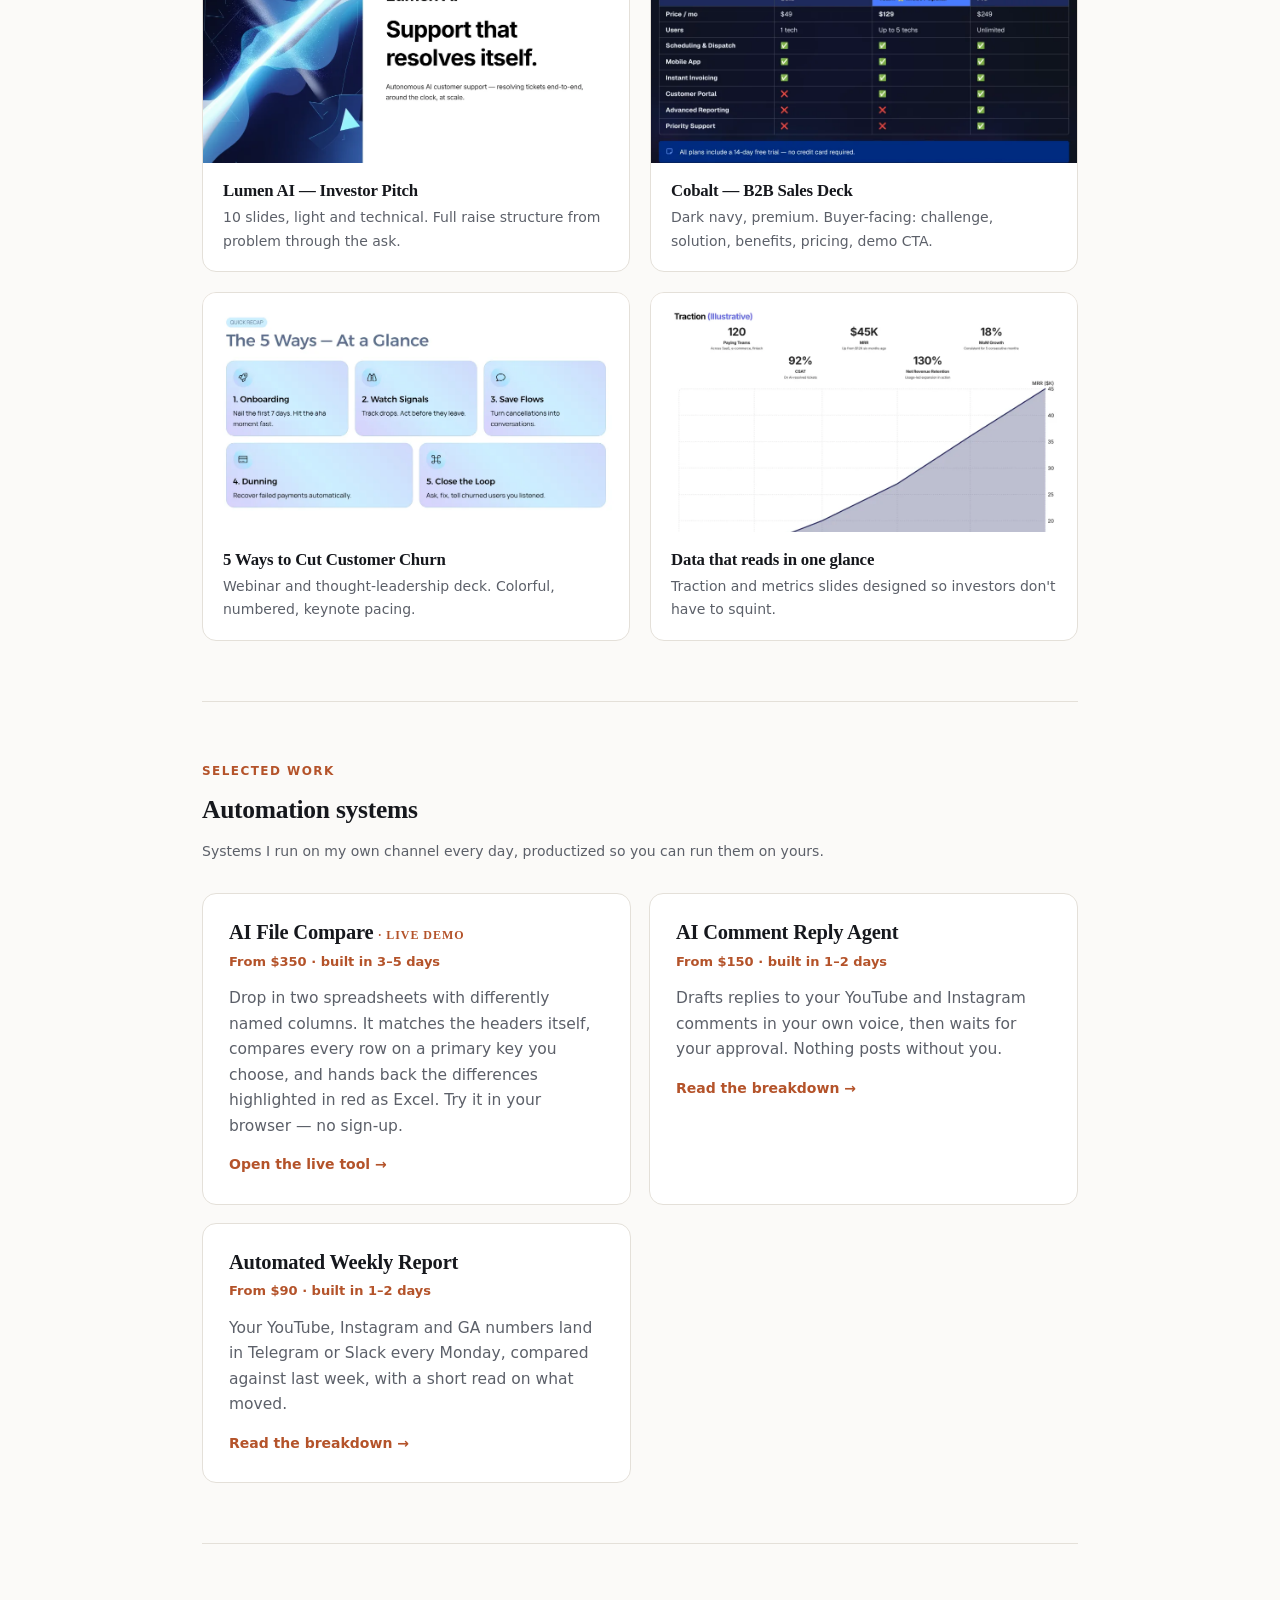
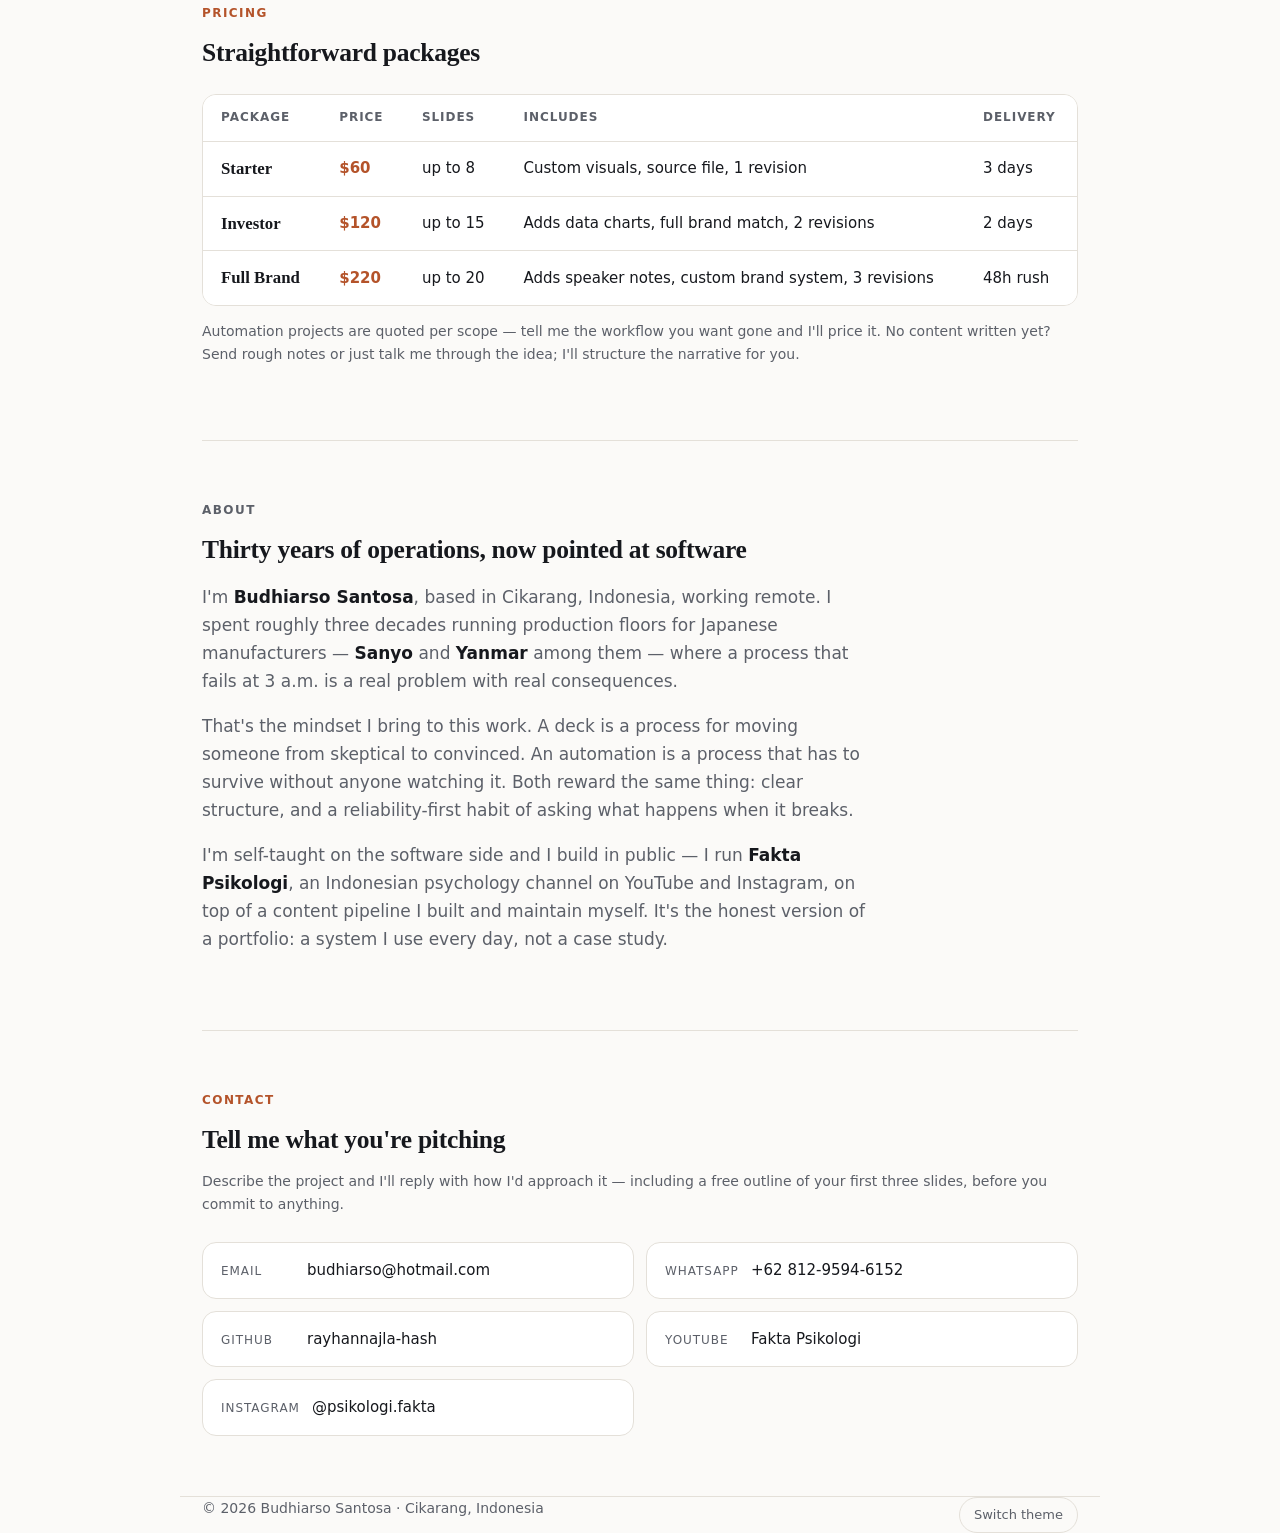
==== commit 669818d6: "Add AI File Compare live demo Browser-only tool that compares two spreadsheets with differently name" ====
--- a/index.html
+++ b/index.html
@@ -123,6 +123,13 @@
     <h2>Automation systems</h2>
     <p class="fineprint">Systems I run on my own channel every day, productized so you can run them on yours.</p>
     <div class="grid grid-2">
+
+      <a class="card" href="file-compare.html">
+        <h3>AI File Compare <span style="font-size:12px;color:var(--accent);letter-spacing:.08em">· LIVE DEMO</span></h3>
+        <p class="tagline">From $350 · built in 3–5 days</p>
+        <p class="blurb">Drop in two spreadsheets with differently named columns. It matches the headers itself, compares every row on a primary key you choose, and hands back the differences highlighted in red as Excel. Try it in your browser — no sign-up.</p>
+        <span class="more">Open the live tool →</span>
+      </a>
 
       <a class="card" href="comment-reply-agent.html">
         <h3>AI Comment Reply Agent</h3>
